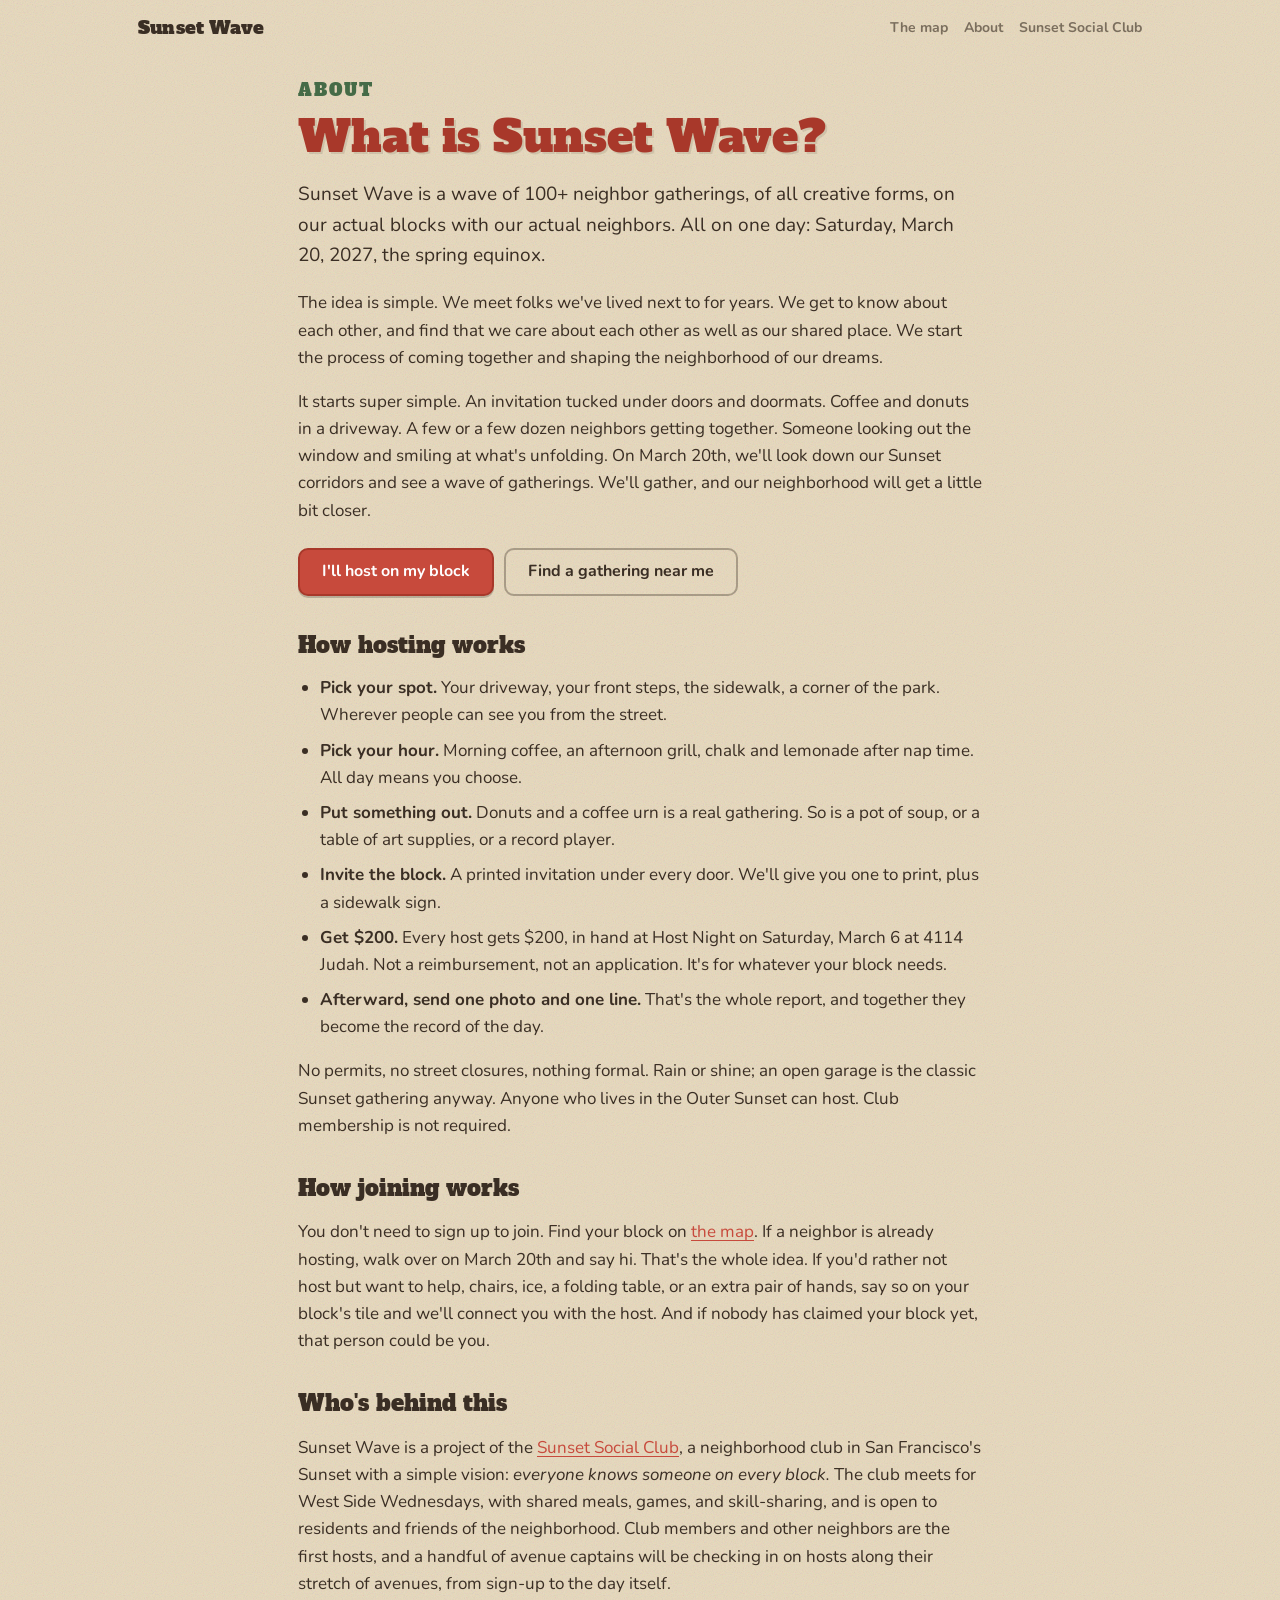
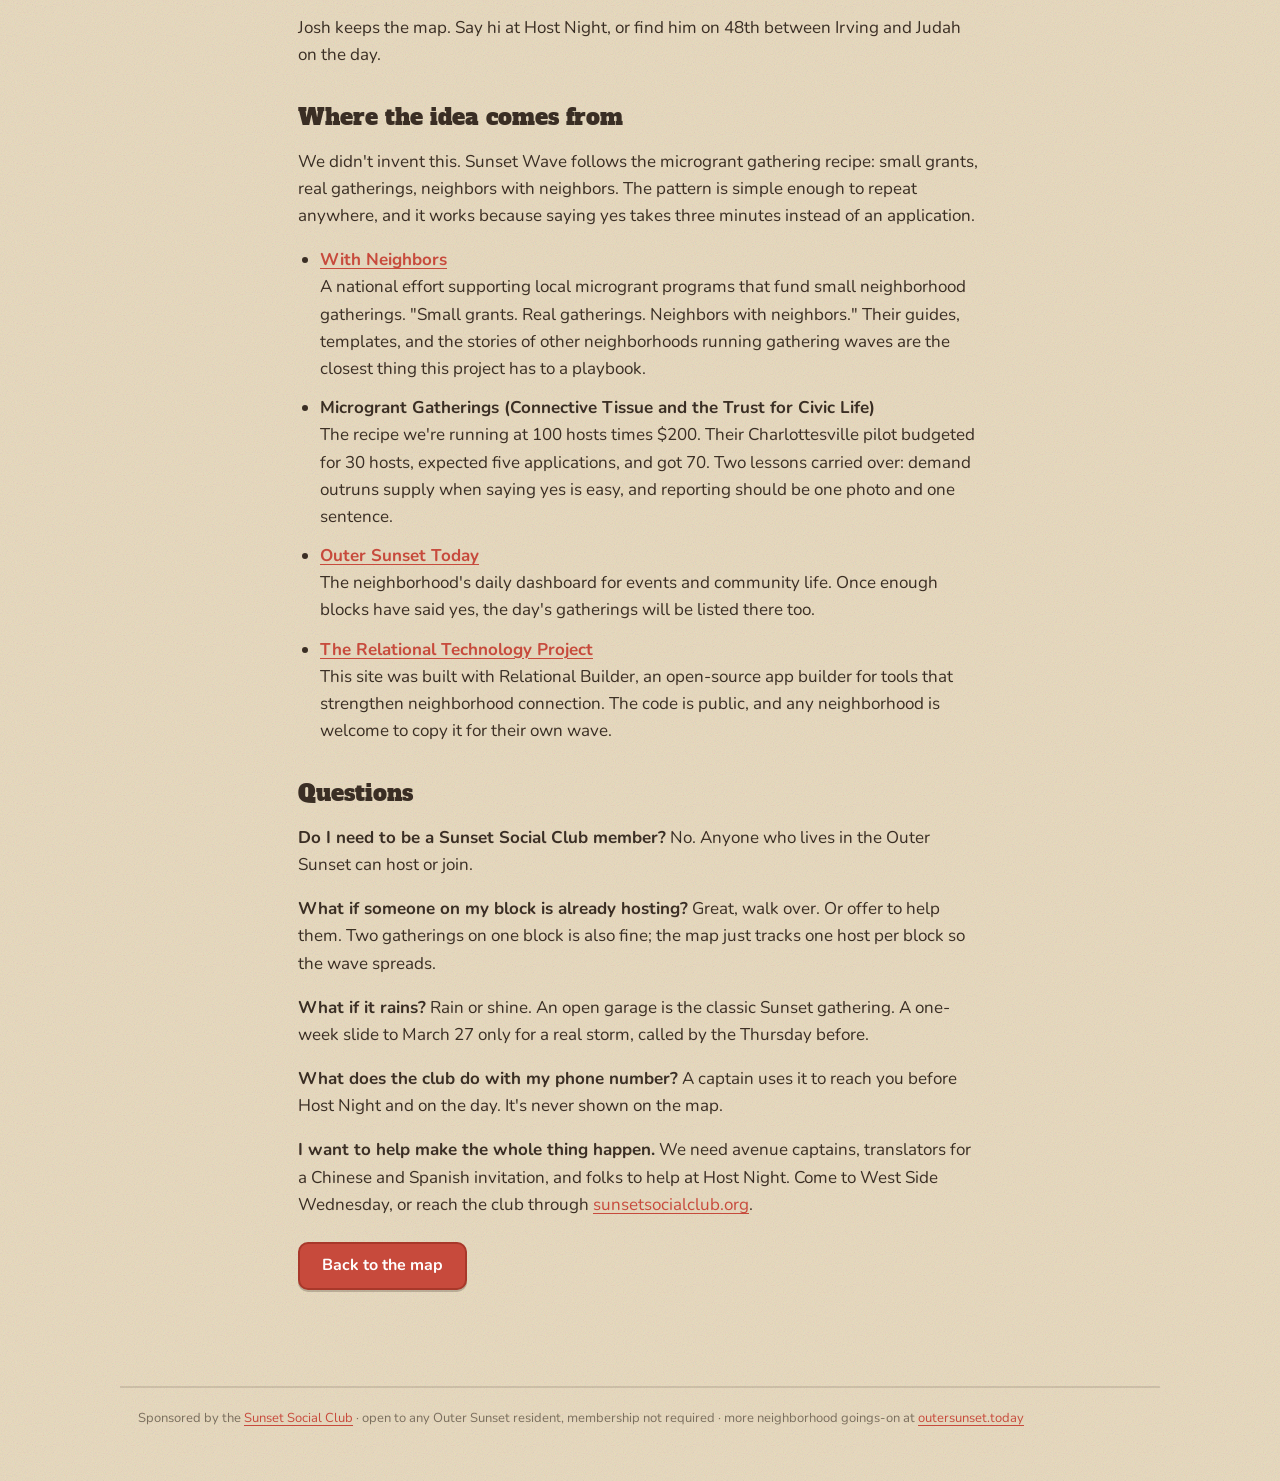
==== about.html @ a653aed8 "Add welcome landing, host/join invitations, and About page - Landing now opens with a neighborly wel" ====
<!DOCTYPE html>
<html lang="en">
<head>
<meta charset="utf-8">
<meta name="viewport" content="width=device-width, initial-scale=1">
<title>About Sunset Wave — 100 neighbor gatherings in the Outer Sunset</title>
<meta name="description" content="What Sunset Wave is, who the Sunset Social Club is, and where the idea of a wave of neighbor gatherings comes from.">
<link rel="preconnect" href="https://fonts.googleapis.com">
<link rel="preconnect" href="https://fonts.gstatic.com" crossorigin>
<link href="https://fonts.googleapis.com/css2?family=Alfa+Slab+One&family=Nunito:ital,wght@0,400;0,600;0,700;1,400&display=swap" rel="stylesheet">
<link rel="stylesheet" href="./styles.css">
</head>
<body>

<nav class="topnav" aria-label="Site">
  <a class="brand" href="./index.html">Sunset Wave</a>
  <div class="links">
    <a href="./index.html#map">The map</a>
    <a href="./about.html" aria-current="page">About</a>
    <a href="https://sunsetsocialclub.org">Sunset Social Club</a>
  </div>
</nav>

<main class="page">
  <p class="kicker">About</p>
  <h1>What is Sunset Wave?</h1>

  <p class="lede">Sunset Wave is a wave of 100+ neighbor gatherings, of all creative forms, on our actual blocks with our actual neighbors. All on one day: Saturday, March 20, 2027, the spring equinox.</p>

  <p>The idea is simple. We meet folks we've lived next to for years. We get to know about each other, and find that we care about each other as well as our shared place. We start the process of coming together and shaping the neighborhood of our dreams.</p>

  <p>It starts super simple. An invitation tucked under doors and doormats. Coffee and donuts in a driveway. A few or a few dozen neighbors getting together. Someone looking out the window and smiling at what's unfolding. On March 20th, we'll look down our Sunset corridors and see a wave of gatherings. We'll gather, and our neighborhood will get a little bit closer.</p>

  <div class="ctas">
    <a class="btn btn-coral" href="./index.html#map">I'll host on my block</a>
    <a class="btn btn-ghost" href="./index.html#map">Find a gathering near me</a>
  </div>

  <h2>How hosting works</h2>
  <ul>
    <li><strong>Pick your spot.</strong> Your driveway, your front steps, the sidewalk, a corner of the park. Wherever people can see you from the street.</li>
    <li><strong>Pick your hour.</strong> Morning coffee, an afternoon grill, chalk and lemonade after nap time. All day means you choose.</li>
    <li><strong>Put something out.</strong> Donuts and a coffee urn is a real gathering. So is a pot of soup, or a table of art supplies, or a record player.</li>
    <li><strong>Invite the block.</strong> A printed invitation under every door. We'll give you one to print, plus a sidewalk sign.</li>
    <li><strong>Get $200.</strong> Every host gets $200, in hand at Host Night on Saturday, March 6 at 4114 Judah. Not a reimbursement, not an application. It's for whatever your block needs.</li>
    <li><strong>Afterward, send one photo and one line.</strong> That's the whole report, and together they become the record of the day.</li>
  </ul>
  <p>No permits, no street closures, nothing formal. Rain or shine; an open garage is the classic Sunset gathering anyway. Anyone who lives in the Outer Sunset can host. Club membership is not required.</p>

  <h2>How joining works</h2>
  <p>You don't need to sign up to join. Find your block on <a href="./index.html#map">the map</a>. If a neighbor is already hosting, walk over on March 20th and say hi. That's the whole idea. If you'd rather not host but want to help, chairs, ice, a folding table, or an extra pair of hands, say so on your block's tile and we'll connect you with the host. And if nobody has claimed your block yet, that person could be you.</p>

  <h2>Who's behind this</h2>
  <p>Sunset Wave is a project of the <a href="https://sunsetsocialclub.org">Sunset Social Club</a>, a neighborhood club in San Francisco's Sunset with a simple vision: <em>everyone knows someone on every block.</em> The club meets for West Side Wednesdays, with shared meals, games, and skill-sharing, and is open to residents and friends of the neighborhood. Club members and other neighbors are the first hosts, and a handful of avenue captains will be checking in on hosts along their stretch of avenues, from sign-up to the day itself.</p>
  <p>Josh keeps the map. Say hi at Host Night, or find him on 48th between Irving and Judah on the day.</p>

  <h2>Where the idea comes from</h2>
  <p>We didn't invent this. Sunset Wave follows the microgrant gathering recipe: small grants, real gatherings, neighbors with neighbors. The pattern is simple enough to repeat anywhere, and it works because saying yes takes three minutes instead of an application.</p>
  <ul class="refs">
    <li>
      <strong><a href="https://withneighbors.org">With Neighbors</a></strong>
      A national effort supporting local microgrant programs that fund small neighborhood gatherings. "Small grants. Real gatherings. Neighbors with neighbors." Their guides, templates, and the stories of other neighborhoods running gathering waves are the closest thing this project has to a playbook.
    </li>
    <li>
      <strong>Microgrant Gatherings (Connective Tissue and the Trust for Civic Life)</strong>
      The recipe we're running at 100 hosts times $200. Their Charlottesville pilot budgeted for 30 hosts, expected five applications, and got 70. Two lessons carried over: demand outruns supply when saying yes is easy, and reporting should be one photo and one sentence.
    </li>
    <li>
      <strong><a href="https://outersunset.today">Outer Sunset Today</a></strong>
      The neighborhood's daily dashboard for events and community life. Once enough blocks have said yes, the day's gatherings will be listed there too.
    </li>
    <li>
      <strong><a href="https://updates.relationaltechproject.org">The Relational Technology Project</a></strong>
      This site was built with Relational Builder, an open-source app builder for tools that strengthen neighborhood connection. The code is public, and any neighborhood is welcome to copy it for their own wave.
    </li>
  </ul>

  <h2>Questions</h2>
  <p><strong>Do I need to be a Sunset Social Club member?</strong> No. Anyone who lives in the Outer Sunset can host or join.</p>
  <p><strong>What if someone on my block is already hosting?</strong> Great, walk over. Or offer to help them. Two gatherings on one block is also fine; the map just tracks one host per block so the wave spreads.</p>
  <p><strong>What if it rains?</strong> Rain or shine. An open garage is the classic Sunset gathering. A one-week slide to March 27 only for a real storm, called by the Thursday before.</p>
  <p><strong>What does the club do with my phone number?</strong> A captain uses it to reach you before Host Night and on the day. It's never shown on the map.</p>
  <p><strong>I want to help make the whole thing happen.</strong> We need avenue captains, translators for a Chinese and Spanish invitation, and folks to help at Host Night. Come to West Side Wednesday, or reach the club through <a href="https://sunsetsocialclub.org">sunsetsocialclub.org</a>.</p>

  <div class="ctas">
    <a class="btn btn-coral" href="./index.html#map">Back to the map</a>
  </div>
</main>

<footer class="foot">
  <p class="fine">Sponsored by the <a href="https://sunsetsocialclub.org">Sunset Social Club</a> · open to any Outer Sunset resident, membership not required · more neighborhood goings-on at <a href="https://outersunset.today">outersunset.today</a></p>
</footer>

</body>
</html>
---- styles.css ----
:root{
  --sand:#E8D9BC;
  --sand-deep:#DCC9A3;
  --sand-dark:#C4AE84;
  --ink:#3A2E24;
  --ink-soft:rgba(58,46,36,.62);
  --coral:#F26B5B;
  --coral-deep:#C74A3C;
  --coral-ink:#A8382A;
  --orange:#F0953A;
  --green:#5C8A5E;
  --green-deep:#456B47;
  --radius:10px;
  --tile:26px;
  --font-display:"Alfa Slab One",Georgia,serif;
  --font-body:"Nunito",system-ui,sans-serif;
}
*{box-sizing:border-box}
html,body{margin:0}
body{
  font-family:var(--font-body);
  color:var(--ink);
  background-color:var(--sand);
  background-image:url("data:image/svg+xml,%3Csvg xmlns='http://www.w3.org/2000/svg' width='160' height='160'%3E%3Cfilter id='n'%3E%3CfeTurbulence type='fractalNoise' baseFrequency='0.9' numOctaves='4'/%3E%3C/filter%3E%3Crect width='160' height='160' filter='url(%23n)' opacity='.22'/%3E%3C/svg%3E");
  font-size:16px;line-height:1.6;
  -webkit-text-size-adjust:100%;
}
a{color:var(--coral-deep);text-underline-offset:3px}

/* masthead */
.masthead{
  max-width:1040px;margin:0 auto;padding:22px 18px 10px;
  display:flex;flex-wrap:wrap;align-items:flex-end;gap:16px 26px;
}
.tally{display:flex;align-items:baseline;gap:10px}
.count{
  font-family:var(--font-display);color:var(--coral-ink);
  font-size:clamp(52px,11vw,76px);line-height:.85;
  text-shadow:2px 2px 0 rgba(58,46,36,.14);
}
.of{font-family:var(--font-display);font-size:15px;line-height:1.25;letter-spacing:.02em}
.of em{font-style:normal;color:var(--ink-soft);font-family:var(--font-body);font-weight:700;font-size:13px}
.when{display:flex;flex-direction:column;line-height:1.35;padding-bottom:4px}
.when strong{font-size:19px}
.when span{color:var(--ink-soft);font-size:14px}
.masthead .btn{margin-left:auto}

/* buttons */
.btn{
  font-family:var(--font-body);font-weight:700;font-size:16px;
  min-height:48px;padding:0 22px;border-radius:var(--radius);
  border:2px solid var(--coral-ink);background:var(--coral-deep);color:#fff;
  cursor:pointer;box-shadow:0 2px 0 rgba(58,46,36,.25);transition:transform .08s;
}
.btn:active{transform:translateY(2px);box-shadow:none}
.btn-ghost{background:transparent;color:var(--ink);border-color:rgba(58,46,36,.35);box-shadow:none}
.btn:disabled{opacity:.55;cursor:default}
.linkbtn{background:none;border:0;padding:0;font:inherit;color:var(--coral-deep);text-decoration:underline;cursor:pointer}

/* map */
.mapwrap{
  max-width:1040px;margin:6px auto 0;padding:14px 10px 16px;overflow-x:auto;
  background:rgba(255,255,255,.16);border-radius:16px;
  border:2px solid rgba(58,46,36,.13);
}
.grid{display:grid;gap:3px;width:max-content;margin:0 auto}
.avlabel,.rowlabel{font-size:10px;font-weight:700;color:var(--ink-soft);letter-spacing:.03em}
.avlabel{text-align:center;padding-bottom:2px}
.rowlabel{
  position:sticky;left:0;z-index:2;padding-right:8px;text-align:right;white-space:nowrap;
  display:flex;align-items:center;justify-content:flex-end;
  background:var(--sand);
}
.parkband,.oceanstrip{
  background:var(--green);color:#EDF3EC;font-family:var(--font-display);
  font-size:10px;letter-spacing:.16em;border-radius:6px;
}
.parkband{display:flex;align-items:center;justify-content:center;height:26px;margin-bottom:2px}
.oceanstrip{
  background:transparent;color:var(--ink-soft);writing-mode:vertical-rl;transform:rotate(180deg);
  display:flex;align-items:center;justify-content:center;letter-spacing:.22em;font-size:9px;
}
.tile{
  width:var(--tile);height:var(--tile);padding:0;cursor:pointer;
  background:var(--sand-deep);border:2px solid rgba(58,46,36,.22);
  border-radius:4px 6px 5px 6px;transform:rotate(var(--r,0deg));
  transition:background .15s,transform .1s;
}
.tile:hover{background:#D2BC90;transform:rotate(var(--r,0deg)) scale(1.14);z-index:3;position:relative}
.tile:focus-visible{outline:3px solid var(--orange);outline-offset:2px}
.tile.host{background:var(--coral);border-color:var(--coral-deep);box-shadow:0 1px 0 rgba(58,46,36,.25)}
.tile.host:hover{background:#F5806F}
.tile.open{background:transparent;border-color:var(--coral);border-width:3px}
.tile.ground{cursor:default;background:var(--green);border-color:var(--green-deep);opacity:.85}
.tile.ground:hover{transform:rotate(var(--r,0deg))}
.legend{
  max-width:1040px;margin:10px auto 0;padding:0 18px;font-size:13px;color:var(--ink-soft);
  display:flex;flex-wrap:wrap;gap:6px 18px;align-items:center;
}
.key{display:inline-block;width:14px;height:14px;border-radius:4px;vertical-align:-2px;margin-right:5px}
.key-host{background:var(--coral);border:2px solid var(--coral-deep)}
.key-open{background:transparent;border:3px solid var(--coral)}
.key-empty{background:var(--sand-deep);border:2px solid rgba(58,46,36,.22)}

/* roster */
.roster{max-width:1040px;margin:30px auto 0;padding:0 18px}
.roster h2{font-family:var(--font-display);font-size:20px;margin:0 0 4px;font-weight:400}
.roster .sub{margin:0 0 16px;color:var(--ink-soft);font-size:14px}
.cards{display:grid;gap:12px;grid-template-columns:1fr}
.hostcard{
  background:rgba(255,255,255,.42);border:2px solid rgba(58,46,36,.16);
  border-radius:14px;padding:14px 16px;
}
.hostcard h3{margin:0;font-size:17px;display:flex;align-items:center;gap:9px}
.dot{
  display:inline-flex;align-items:center;justify-content:center;
  width:30px;height:30px;border-radius:50%;background:var(--coral);color:#fff;
  font-family:var(--font-display);font-size:14px;flex:none;
}
.hostcard .where{font-weight:700;font-size:14px;margin:6px 0 0}
.hostcard .hour{color:var(--ink-soft);font-size:14px;margin:0}
.hostcard .note{margin:8px 0 0;font-style:italic}
.hostcard .helpers{margin:10px 0 0;font-size:14px;color:var(--green-deep);font-weight:700}
.hostcard .actions{margin-top:12px}
.hostcard .btn{min-height:44px;font-size:15px;padding:0 16px}
.tag{
  font-size:11px;font-weight:700;color:var(--ink-soft);border:1.5px solid rgba(58,46,36,.28);
  border-radius:999px;padding:1px 8px;letter-spacing:.02em;
}
.waiting{margin:18px 0 0;padding:14px 16px;border:2px dashed var(--coral);border-radius:14px}
.waiting h3{margin:0 0 4px;font-size:15px}
.waiting p{margin:0;font-size:14px}
.empty{text-align:center;padding:36px 10px;color:var(--ink-soft)}

/* footer */
.foot{max-width:1040px;margin:36px auto 0;padding:20px 18px 46px;border-top:2px solid rgba(58,46,36,.14)}
.steward{display:flex;align-items:flex-start;gap:10px;margin:0 0 10px;font-size:15px}
.steward .dot{margin-top:2px}
.fine{margin:0 0 6px;font-size:13px;color:var(--ink-soft)}
.muted{opacity:.8}

/* dialogs */
dialog.sheet{
  border:2px solid rgba(58,46,36,.3);border-radius:18px;padding:0;width:min(520px,100%);
  background:var(--sand);color:var(--ink);box-shadow:0 18px 50px rgba(58,46,36,.35);
}
dialog.sheet::backdrop{background:rgba(58,46,36,.45)}
dialog.sheet form,#block-body,#done-body{padding:22px}
dialog h2{font-family:var(--font-display);font-weight:400;font-size:22px;margin:0 0 12px;line-height:1.2}
label{display:block;font-weight:700;font-size:14px;margin:14px 0 5px}
input,select{
  width:100%;font-family:var(--font-body);font-size:16px;min-height:48px;
  padding:0 12px;border-radius:var(--radius);border:2px solid rgba(58,46,36,.3);
  background:rgba(255,255,255,.6);color:var(--ink);
}
select{appearance:none;background-image:linear-gradient(45deg,transparent 50%,var(--ink) 50%),linear-gradient(135deg,var(--ink) 50%,transparent 50%);background-position:calc(100% - 18px) 21px,calc(100% - 12px) 21px;background-size:6px 6px;background-repeat:no-repeat}
input:focus,select:focus{outline:3px solid var(--orange);outline-offset:1px}
.two{display:grid;grid-template-columns:1fr 1fr;gap:10px}
.hint{font-size:13px;color:var(--ink-soft);margin:6px 0 0}
.opt{font-weight:400;color:var(--ink-soft)}
.err{color:var(--coral-deep);font-weight:700;font-size:14px;margin:12px 0 0}
.actions{display:flex;gap:10px;justify-content:flex-end;margin-top:20px;flex-wrap:wrap}
.modes{display:flex;gap:8px;margin-bottom:4px}
.mode{
  flex:1;min-height:44px;font:inherit;font-weight:700;font-size:14px;cursor:pointer;
  border:2px solid rgba(58,46,36,.28);border-radius:var(--radius);background:transparent;color:var(--ink-soft);
}
.mode.on{background:var(--ink);color:var(--sand);border-color:var(--ink)}
.bignum{font-family:var(--font-display);color:var(--coral);font-size:44px;line-height:1;margin:0 0 6px}
.near{background:rgba(92,138,94,.14);border-left:4px solid var(--green);padding:10px 12px;border-radius:8px;margin:14px 0}
.sharebox{font-size:14px;background:rgba(255,255,255,.5);border-radius:10px;padding:10px 12px;margin:14px 0 0}

@media (min-width:760px){
  .cards{grid-template-columns:1fr 1fr}
  :root{--tile:27px}
}
@media (max-width:560px){
  .masthead{padding-bottom:14px}
  .masthead .btn{margin-left:0;width:100%}
  .two{grid-template-columns:1fr}
}
/* top nav */
.topnav{
  max-width:1040px;margin:0 auto;padding:14px 18px 0;
  display:flex;align-items:center;justify-content:space-between;gap:12px;flex-wrap:wrap;
}
.brand{font-family:var(--font-display);font-size:18px;color:var(--ink);text-decoration:none;letter-spacing:.01em}
.topnav .links{display:flex;gap:16px;font-size:14px;font-weight:700}
.topnav .links a{color:var(--ink-soft);text-decoration:none}
.topnav .links a:hover{color:var(--coral-deep);text-decoration:underline}

/* welcome */
.welcome{max-width:1040px;margin:0 auto;padding:34px 18px 8px}
.kicker{font-family:var(--font-display);font-size:12px;letter-spacing:.12em;text-transform:uppercase;color:var(--green-deep);margin:0 0 10px}
.welcome h1{
  font-family:var(--font-display);font-weight:400;color:var(--coral-ink);
  font-size:clamp(32px,6vw,54px);line-height:1.02;margin:0 0 16px;max-width:15em;
  text-shadow:2px 2px 0 rgba(58,46,36,.12);
}
.welcome .lede{font-size:18px;line-height:1.55;max-width:42em;margin:0 0 26px}
.invites{display:grid;gap:14px;grid-template-columns:1fr}
.invite{
  background:rgba(255,255,255,.42);border:2px solid rgba(58,46,36,.16);
  border-radius:16px;padding:20px 20px 22px;display:flex;flex-direction:column;
}
.invite-host{border-color:var(--coral);background:rgba(242,107,91,.12)}
.invite h2{font-family:var(--font-display);font-weight:400;font-size:22px;margin:0 0 8px;line-height:1.2}
.invite p{margin:0 0 16px;font-size:15px}
.invite .btn{margin-top:auto;align-self:flex-start;display:inline-flex;align-items:center;text-decoration:none}
.how{max-width:1040px;margin:26px auto 0;padding:0 18px}
.how ol{margin:0;padding:0;list-style:none;display:grid;gap:10px 22px;grid-template-columns:1fr;counter-reset:step}
.how li{position:relative;padding-left:40px;font-size:15px;counter-increment:step}
.how li::before{
  content:counter(step);position:absolute;left:0;top:2px;width:28px;height:28px;border-radius:50%;
  background:var(--ink);color:var(--sand);font-family:var(--font-display);font-size:13px;
  display:flex;align-items:center;justify-content:center;
}
.how .more{margin:18px 0 0;font-size:15px;font-weight:700}
.masthead{padding-top:34px;border-top:2px solid rgba(58,46,36,.14);margin-top:30px}

/* about page */
.page{max-width:720px;margin:0 auto;padding:34px 18px 60px}
.page h1{font-family:var(--font-display);font-weight:400;color:var(--coral-ink);font-size:clamp(30px,5vw,44px);line-height:1.05;margin:0 0 18px;text-shadow:2px 2px 0 rgba(58,46,36,.12)}
.page h2{font-family:var(--font-display);font-weight:400;font-size:22px;margin:36px 0 10px;line-height:1.2}
.page p,.page li{font-size:17px;line-height:1.6}
.page ul{padding-left:22px}
.page li{margin-bottom:8px}
.page .lede{font-size:19px}
.page blockquote{margin:18px 0;padding:14px 18px;border-left:4px solid var(--coral);background:rgba(255,255,255,.4);border-radius:0 12px 12px 0;font-style:italic}
.page .ctas{display:flex;gap:10px;flex-wrap:wrap;margin:24px 0 0}
.page .ctas .btn{display:inline-flex;align-items:center;text-decoration:none}
.refs li{margin-bottom:12px}
.refs li strong{display:block}

@media (min-width:760px){
  .invites{grid-template-columns:1fr 1fr}
  .how ol{grid-template-columns:1fr 1fr}
}
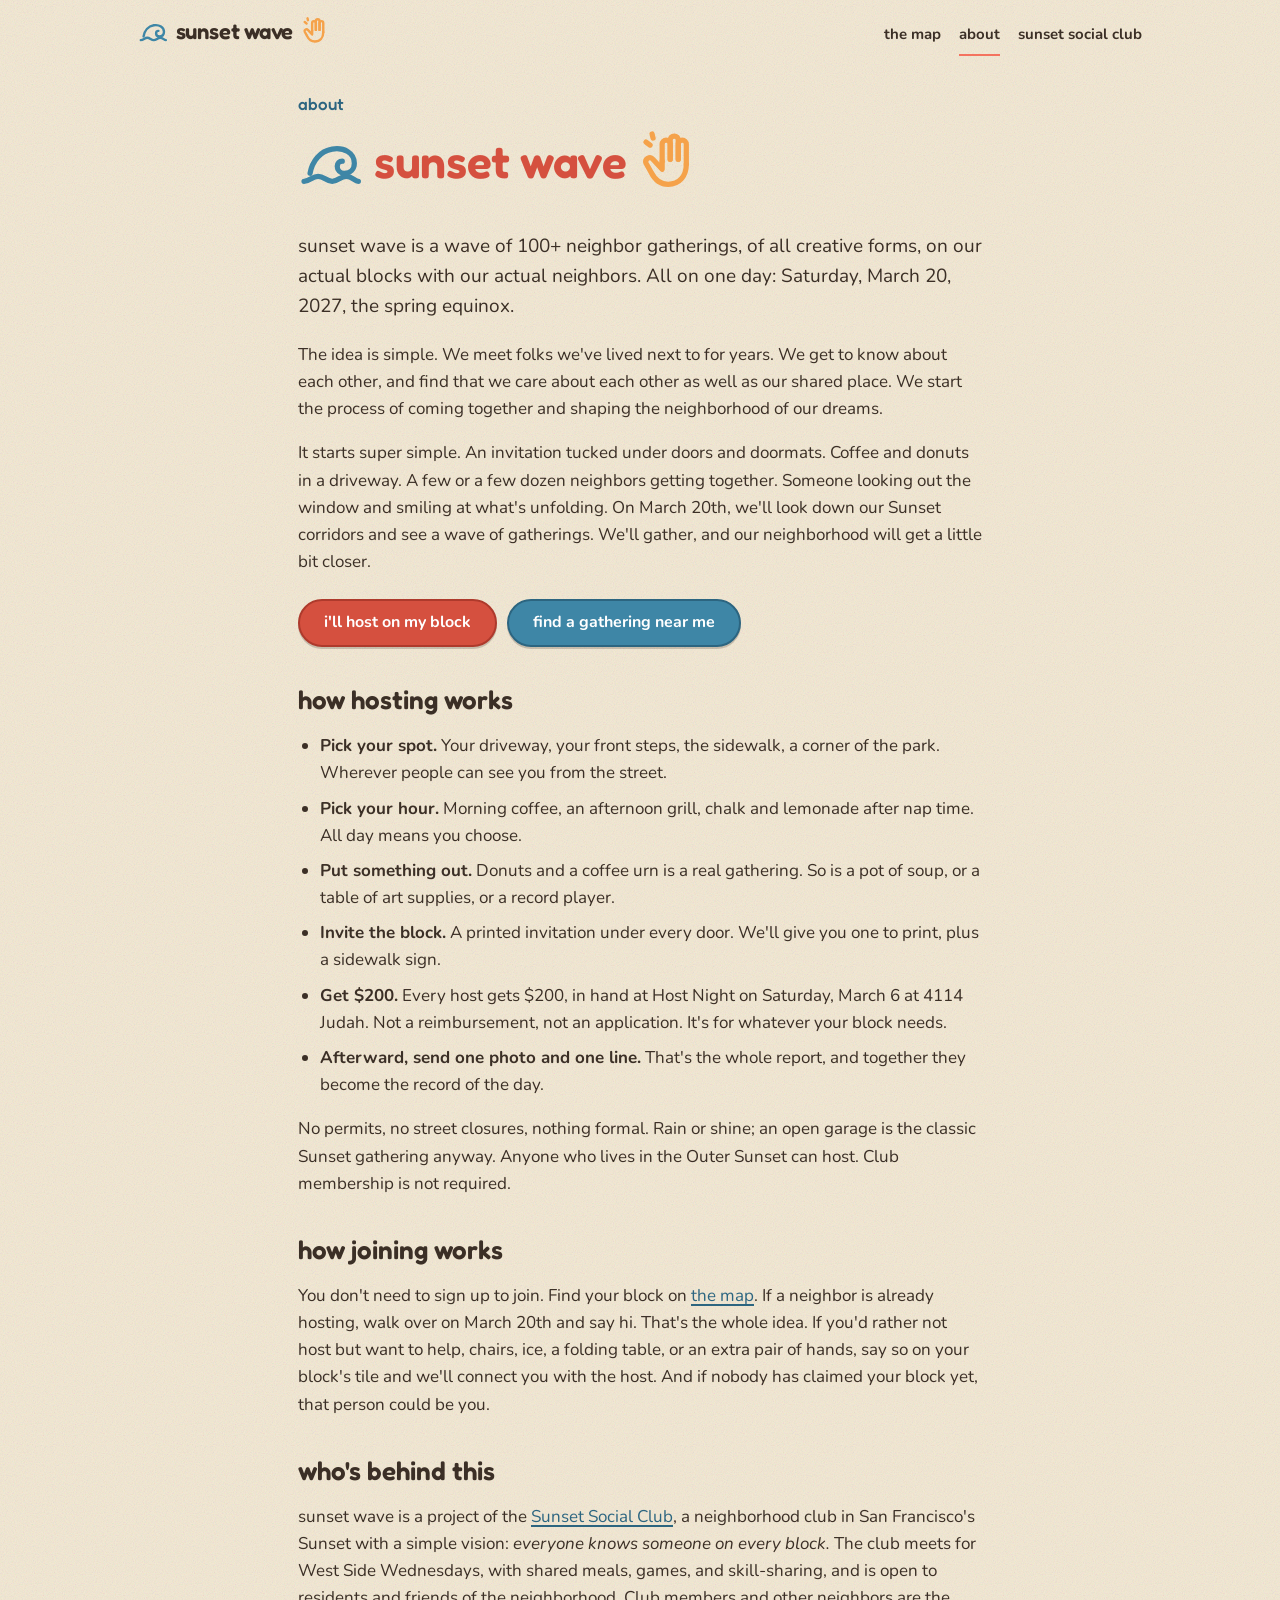
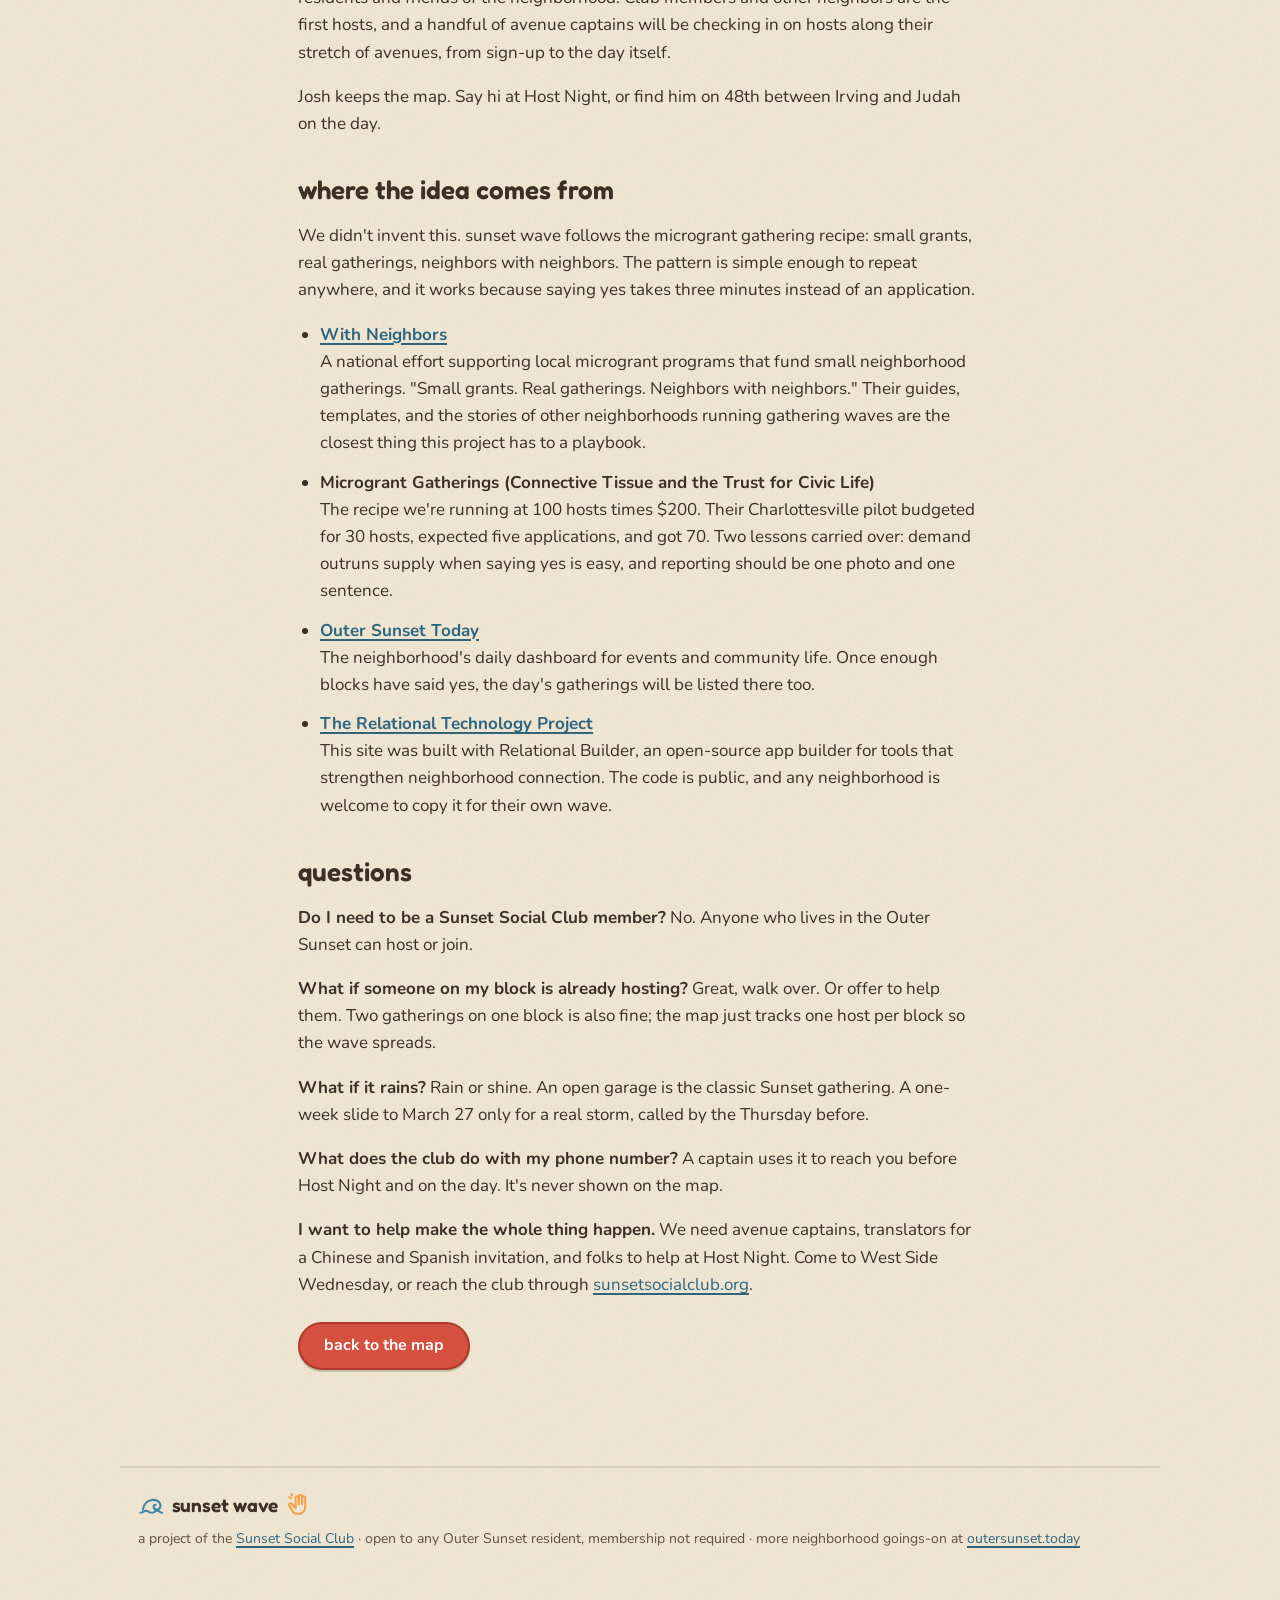
==== commit 73cfa7c8: "New visual identity: sunset wave wordmark, icons, palette, lowercase voice - Wordmark: lowercase 'su" ====
--- a/about.html
+++ b/about.html
@@ -3,40 +3,55 @@
 <head>
 <meta charset="utf-8">
 <meta name="viewport" content="width=device-width, initial-scale=1">
-<title>About Sunset Wave — 100 neighbor gatherings in the Outer Sunset</title>
-<meta name="description" content="What Sunset Wave is, who the Sunset Social Club is, and where the idea of a wave of neighbor gatherings comes from.">
+<title>about sunset wave — 100 neighbor gatherings in the Outer Sunset</title>
+<meta name="description" content="What sunset wave is, who the Sunset Social Club is, and where the idea of a wave of neighbor gatherings comes from.">
+<link rel="icon" href="data:image/svg+xml,%3Csvg xmlns='http://www.w3.org/2000/svg' viewBox='0 0 32 32'%3E%3Crect width='32' height='32' rx='8' fill='%23F4E9D3'/%3E%3Cg fill='none' stroke='%233E86A6' stroke-width='2.8' stroke-linecap='round' stroke-linejoin='round'%3E%3Cpath d='M6 22c1-6 5-11 11-12 6-1 11 2 11 7 0 3-2 5-5 5-2 0-3.5-1.5-3.5-3.5 0-1.5 1-2.5 2.5-2.5'/%3E%3Cpath d='M3 26c3 0 4-2.5 7-2.5s4 2.5 7 2.5 4-2.5 7-2.5 4 2.5 6 2.5'/%3E%3C/g%3E%3C/svg%3E">
 <link rel="preconnect" href="https://fonts.googleapis.com">
 <link rel="preconnect" href="https://fonts.gstatic.com" crossorigin>
-<link href="https://fonts.googleapis.com/css2?family=Alfa+Slab+One&family=Nunito:ital,wght@0,400;0,600;0,700;1,400&display=swap" rel="stylesheet">
+<link href="https://fonts.googleapis.com/css2?family=Fredoka:wght@400;500;600&family=Nunito:ital,wght@0,400;0,600;0,700;1,400&display=swap" rel="stylesheet">
 <link rel="stylesheet" href="./styles.css">
 </head>
 <body>
 
-<nav class="topnav" aria-label="Site">
-  <a class="brand" href="./index.html">Sunset Wave</a>
+<svg width="0" height="0" style="position:absolute" aria-hidden="true" focusable="false">
+  <symbol id="i-ocean" viewBox="0 0 32 32" fill="none" stroke="currentColor" stroke-width="2.6" stroke-linecap="round" stroke-linejoin="round">
+    <path d="M6 22c1-6 5-11 11-12 6-1 11 2 11 7 0 3-2 5-5 5-2 0-3.5-1.5-3.5-3.5 0-1.5 1-2.5 2.5-2.5"/>
+    <path d="M3 26c3 0 4-2.5 7-2.5s4 2.5 7 2.5 4-2.5 7-2.5 4 2.5 6 2.5"/>
+  </symbol>
+  <symbol id="i-hand" viewBox="0 0 32 32" fill="none" stroke="currentColor" stroke-width="2.6" stroke-linecap="round" stroke-linejoin="round">
+    <path d="M12 16V7.5a2 2 0 0 1 4 0V15"/>
+    <path d="M16 15V5.5a2 2 0 0 1 4 0V15"/>
+    <path d="M20 15V7.5a2 2 0 0 1 4 0v10"/>
+    <path d="M24 17.5c0 6-3.5 10-9 10-4 0-6.5-2-8.5-6L4 17a2 2 0 0 1 3.4-2L12 20v-4"/>
+    <path d="M6 8L4 6.5M7.5 4.5 7 2.5"/>
+  </symbol>
+</svg>
+
+<nav class="topnav" aria-label="site">
+  <a class="brand" href="./index.html"><span class="wordmark"><svg class="ico ico-ocean" aria-hidden="true"><use href="#i-ocean"/></svg>sunset wave<svg class="ico ico-hand" aria-hidden="true"><use href="#i-hand"/></svg></span></a>
   <div class="links">
-    <a href="./index.html#map">The map</a>
-    <a href="./about.html" aria-current="page">About</a>
-    <a href="https://sunsetsocialclub.org">Sunset Social Club</a>
+    <a href="./index.html#map">the map</a>
+    <a href="./about.html" aria-current="page">about</a>
+    <a href="https://sunsetsocialclub.org">sunset social club</a>
   </div>
 </nav>
 
 <main class="page">
-  <p class="kicker">About</p>
-  <h1>What is Sunset Wave?</h1>
+  <p class="kicker">about</p>
+  <h1 class="wordmark big"><svg class="ico ico-ocean" aria-hidden="true"><use href="#i-ocean"/></svg>sunset wave<svg class="ico ico-hand" aria-hidden="true"><use href="#i-hand"/></svg></h1>
 
-  <p class="lede">Sunset Wave is a wave of 100+ neighbor gatherings, of all creative forms, on our actual blocks with our actual neighbors. All on one day: Saturday, March 20, 2027, the spring equinox.</p>
+  <p class="lede">sunset wave is a wave of 100+ neighbor gatherings, of all creative forms, on our actual blocks with our actual neighbors. All on one day: Saturday, March 20, 2027, the spring equinox.</p>
 
   <p>The idea is simple. We meet folks we've lived next to for years. We get to know about each other, and find that we care about each other as well as our shared place. We start the process of coming together and shaping the neighborhood of our dreams.</p>
 
   <p>It starts super simple. An invitation tucked under doors and doormats. Coffee and donuts in a driveway. A few or a few dozen neighbors getting together. Someone looking out the window and smiling at what's unfolding. On March 20th, we'll look down our Sunset corridors and see a wave of gatherings. We'll gather, and our neighborhood will get a little bit closer.</p>
 
   <div class="ctas">
-    <a class="btn btn-coral" href="./index.html#map">I'll host on my block</a>
-    <a class="btn btn-ghost" href="./index.html#map">Find a gathering near me</a>
+    <a class="btn btn-coral" href="./index.html#map">i'll host on my block</a>
+    <a class="btn btn-ocean" href="./index.html#map">find a gathering near me</a>
   </div>
 
-  <h2>How hosting works</h2>
+  <h2>how hosting works</h2>
   <ul>
     <li><strong>Pick your spot.</strong> Your driveway, your front steps, the sidewalk, a corner of the park. Wherever people can see you from the street.</li>
     <li><strong>Pick your hour.</strong> Morning coffee, an afternoon grill, chalk and lemonade after nap time. All day means you choose.</li>
@@ -47,15 +62,15 @@
   </ul>
   <p>No permits, no street closures, nothing formal. Rain or shine; an open garage is the classic Sunset gathering anyway. Anyone who lives in the Outer Sunset can host. Club membership is not required.</p>
 
-  <h2>How joining works</h2>
+  <h2>how joining works</h2>
   <p>You don't need to sign up to join. Find your block on <a href="./index.html#map">the map</a>. If a neighbor is already hosting, walk over on March 20th and say hi. That's the whole idea. If you'd rather not host but want to help, chairs, ice, a folding table, or an extra pair of hands, say so on your block's tile and we'll connect you with the host. And if nobody has claimed your block yet, that person could be you.</p>
 
-  <h2>Who's behind this</h2>
-  <p>Sunset Wave is a project of the <a href="https://sunsetsocialclub.org">Sunset Social Club</a>, a neighborhood club in San Francisco's Sunset with a simple vision: <em>everyone knows someone on every block.</em> The club meets for West Side Wednesdays, with shared meals, games, and skill-sharing, and is open to residents and friends of the neighborhood. Club members and other neighbors are the first hosts, and a handful of avenue captains will be checking in on hosts along their stretch of avenues, from sign-up to the day itself.</p>
+  <h2>who's behind this</h2>
+  <p>sunset wave is a project of the <a href="https://sunsetsocialclub.org">Sunset Social Club</a>, a neighborhood club in San Francisco's Sunset with a simple vision: <em>everyone knows someone on every block.</em> The club meets for West Side Wednesdays, with shared meals, games, and skill-sharing, and is open to residents and friends of the neighborhood. Club members and other neighbors are the first hosts, and a handful of avenue captains will be checking in on hosts along their stretch of avenues, from sign-up to the day itself.</p>
   <p>Josh keeps the map. Say hi at Host Night, or find him on 48th between Irving and Judah on the day.</p>
 
-  <h2>Where the idea comes from</h2>
-  <p>We didn't invent this. Sunset Wave follows the microgrant gathering recipe: small grants, real gatherings, neighbors with neighbors. The pattern is simple enough to repeat anywhere, and it works because saying yes takes three minutes instead of an application.</p>
+  <h2>where the idea comes from</h2>
+  <p>We didn't invent this. sunset wave follows the microgrant gathering recipe: small grants, real gatherings, neighbors with neighbors. The pattern is simple enough to repeat anywhere, and it works because saying yes takes three minutes instead of an application.</p>
   <ul class="refs">
     <li>
       <strong><a href="https://withneighbors.org">With Neighbors</a></strong>
@@ -75,7 +90,7 @@
     </li>
   </ul>
 
-  <h2>Questions</h2>
+  <h2>questions</h2>
   <p><strong>Do I need to be a Sunset Social Club member?</strong> No. Anyone who lives in the Outer Sunset can host or join.</p>
   <p><strong>What if someone on my block is already hosting?</strong> Great, walk over. Or offer to help them. Two gatherings on one block is also fine; the map just tracks one host per block so the wave spreads.</p>
   <p><strong>What if it rains?</strong> Rain or shine. An open garage is the classic Sunset gathering. A one-week slide to March 27 only for a real storm, called by the Thursday before.</p>
@@ -83,12 +98,13 @@
   <p><strong>I want to help make the whole thing happen.</strong> We need avenue captains, translators for a Chinese and Spanish invitation, and folks to help at Host Night. Come to West Side Wednesday, or reach the club through <a href="https://sunsetsocialclub.org">sunsetsocialclub.org</a>.</p>
 
   <div class="ctas">
-    <a class="btn btn-coral" href="./index.html#map">Back to the map</a>
+    <a class="btn btn-coral" href="./index.html#map">back to the map</a>
   </div>
 </main>
 
 <footer class="foot">
-  <p class="fine">Sponsored by the <a href="https://sunsetsocialclub.org">Sunset Social Club</a> · open to any Outer Sunset resident, membership not required · more neighborhood goings-on at <a href="https://outersunset.today">outersunset.today</a></p>
+  <span class="wordmark"><svg class="ico ico-ocean" aria-hidden="true"><use href="#i-ocean"/></svg>sunset wave<svg class="ico ico-hand" aria-hidden="true"><use href="#i-hand"/></svg></span>
+  <p class="fine">a project of the <a href="https://sunsetsocialclub.org">Sunset Social Club</a> · open to any Outer Sunset resident, membership not required · more neighborhood goings-on at <a href="https://outersunset.today">outersunset.today</a></p>
 </footer>
 
 </body>
--- a/styles.css
+++ b/styles.css
@@ -1,18 +1,23 @@
 :root{
-  --sand:#E8D9BC;
-  --sand-deep:#DCC9A3;
-  --sand-dark:#C4AE84;
-  --ink:#3A2E24;
-  --ink-soft:rgba(58,46,36,.62);
-  --coral:#F26B5B;
-  --coral-deep:#C74A3C;
-  --coral-ink:#A8382A;
-  --orange:#F0953A;
-  --green:#5C8A5E;
-  --green-deep:#456B47;
-  --radius:10px;
+  /* sunset wave palette: warm sand, sunset coral, ocean blue, dune green */
+  --sand:#F4E9D3;
+  --sand-deep:#E6D6B6;
+  --sand-dark:#CDB78F;
+  --ink:#3B2F26;
+  --ink-soft:#5E4E41;   /* 5.4:1 on sand */
+  --coral:#F4735F;
+  --coral-deep:#D5503F;
+  --coral-ink:#AE3A2C;
+  --orange:#F5A24A;
+  --ocean:#3E86A6;
+  --ocean-deep:#2C6580; /* 5.1:1 on sand */
+  --ocean-soft:#CFE3EA;
+  --green:#6A9A6B;
+  --green-deep:#3E6440;
+  --radius:16px;
+  --pill:999px;
   --tile:26px;
-  --font-display:"Alfa Slab One",Georgia,serif;
+  --font-display:"Fredoka",var(--font-body);
   --font-body:"Nunito",system-ui,sans-serif;
 }
 *{box-sizing:border-box}
@@ -22,10 +27,11 @@
   color:var(--ink);
   background-color:var(--sand);
   background-image:url("data:image/svg+xml,%3Csvg xmlns='http://www.w3.org/2000/svg' width='160' height='160'%3E%3Cfilter id='n'%3E%3CfeTurbulence type='fractalNoise' baseFrequency='0.9' numOctaves='4'/%3E%3C/filter%3E%3Crect width='160' height='160' filter='url(%23n)' opacity='.22'/%3E%3C/svg%3E");
-  font-size:16px;line-height:1.6;
+  font-size:17px;line-height:1.6;
   -webkit-text-size-adjust:100%;
 }
-a{color:var(--coral-deep);text-underline-offset:3px}
+a{color:var(--ocean-deep);text-underline-offset:3px;text-decoration-thickness:1.5px}
+a:hover{color:var(--coral-ink)}
 
 /* masthead */
 .masthead{
@@ -34,37 +40,40 @@
 }
 .tally{display:flex;align-items:baseline;gap:10px}
 .count{
-  font-family:var(--font-display);color:var(--coral-ink);
+  font-family:var(--font-display);font-weight:600;color:var(--coral-deep);
   font-size:clamp(52px,11vw,76px);line-height:.85;
-  text-shadow:2px 2px 0 rgba(58,46,36,.14);
-}
-.of{font-family:var(--font-display);font-size:15px;line-height:1.25;letter-spacing:.02em}
-.of em{font-style:normal;color:var(--ink-soft);font-family:var(--font-body);font-weight:700;font-size:13px}
+}
+.of{font-family:var(--font-display);font-weight:500;font-size:17px;line-height:1.2}
+.of em{font-style:normal;color:var(--ink-soft);font-family:var(--font-body);font-weight:700;font-size:14px}
 .when{display:flex;flex-direction:column;line-height:1.35;padding-bottom:4px}
 .when strong{font-size:19px}
-.when span{color:var(--ink-soft);font-size:14px}
+.when span{color:var(--ink-soft);font-size:15px}
 .masthead .btn{margin-left:auto}
 
 /* buttons */
 .btn{
   font-family:var(--font-body);font-weight:700;font-size:16px;
-  min-height:48px;padding:0 22px;border-radius:var(--radius);
+  min-height:48px;padding:0 24px;border-radius:var(--pill);
   border:2px solid var(--coral-ink);background:var(--coral-deep);color:#fff;
-  cursor:pointer;box-shadow:0 2px 0 rgba(58,46,36,.25);transition:transform .08s;
-}
+  cursor:pointer;box-shadow:0 2px 0 rgba(59,47,38,.22);transition:transform .08s,background .12s;
+}
+.btn:hover{background:var(--coral-ink)}
 .btn:active{transform:translateY(2px);box-shadow:none}
-.btn-ghost{background:transparent;color:var(--ink);border-color:rgba(58,46,36,.35);box-shadow:none}
+.btn-ghost{background:rgba(255,255,255,.5);color:var(--ink);border-color:rgba(59,47,38,.4);box-shadow:none}
+.btn-ghost:hover{background:#fff}
+.btn-ocean{background:var(--ocean);border-color:var(--ocean-deep)}
+.btn-ocean:hover{background:var(--ocean-deep)}
 .btn:disabled{opacity:.55;cursor:default}
-.linkbtn{background:none;border:0;padding:0;font:inherit;color:var(--coral-deep);text-decoration:underline;cursor:pointer}
+.linkbtn{background:none;border:0;padding:0;font:inherit;color:var(--ocean-deep);text-decoration:underline;cursor:pointer}
 
 /* map */
 .mapwrap{
-  max-width:1040px;margin:6px auto 0;padding:14px 10px 16px;overflow-x:auto;
+  max-width:1040px;margin:6px auto 0;padding:14px 8px 16px;overflow-x:auto;
   background:rgba(255,255,255,.16);border-radius:16px;
-  border:2px solid rgba(58,46,36,.13);
+  border:2px solid rgba(59,47,38,.13);
 }
 .grid{display:grid;gap:3px;width:max-content;margin:0 auto}
-.avlabel,.rowlabel{font-size:10px;font-weight:700;color:var(--ink-soft);letter-spacing:.03em}
+.avlabel,.rowlabel{font-size:11px;font-weight:700;color:var(--ink);letter-spacing:.02em}
 .avlabel{text-align:center;padding-bottom:2px}
 .rowlabel{
   position:sticky;left:0;z-index:2;padding-right:8px;text-align:right;white-space:nowrap;
@@ -72,161 +81,202 @@
   background:var(--sand);
 }
 .parkband,.oceanstrip{
-  background:var(--green);color:#EDF3EC;font-family:var(--font-display);
-  font-size:10px;letter-spacing:.16em;border-radius:6px;
+  background:var(--green);color:#EDF3EC;font-family:var(--font-display);font-weight:600;
+  font-size:12px;letter-spacing:.12em;border-radius:8px;
 }
 .parkband{display:flex;align-items:center;justify-content:center;height:26px;margin-bottom:2px}
 .oceanstrip{
   background:transparent;color:var(--ink-soft);writing-mode:vertical-rl;transform:rotate(180deg);
-  display:flex;align-items:center;justify-content:center;letter-spacing:.22em;font-size:9px;
+  display:flex;align-items:center;justify-content:center;letter-spacing:.18em;font-size:11px;color:var(--ocean-deep);
 }
 .tile{
   width:var(--tile);height:var(--tile);padding:0;cursor:pointer;
-  background:var(--sand-deep);border:2px solid rgba(58,46,36,.22);
-  border-radius:4px 6px 5px 6px;transform:rotate(var(--r,0deg));
+  background:var(--sand-deep);border:2px solid rgba(59,47,38,.22);
+  border-radius:7px;transform:rotate(var(--r,0deg));
   transition:background .15s,transform .1s;
 }
 .tile:hover{background:#D2BC90;transform:rotate(var(--r,0deg)) scale(1.14);z-index:3;position:relative}
 .tile:focus-visible{outline:3px solid var(--orange);outline-offset:2px}
-.tile.host{background:var(--coral);border-color:var(--coral-deep);box-shadow:0 1px 0 rgba(58,46,36,.25)}
+.tile.host{background:var(--coral);border-color:var(--coral-deep);box-shadow:0 1px 0 rgba(59,47,38,.25)}
 .tile.host:hover{background:#F5806F}
 .tile.open{background:transparent;border-color:var(--coral);border-width:3px}
 .tile.ground{cursor:default;background:var(--green);border-color:var(--green-deep);opacity:.85}
 .tile.ground:hover{transform:rotate(var(--r,0deg))}
 .legend{
-  max-width:1040px;margin:10px auto 0;padding:0 18px;font-size:13px;color:var(--ink-soft);
+  max-width:1040px;margin:12px auto 0;padding:0 18px;font-size:14px;color:var(--ink);
   display:flex;flex-wrap:wrap;gap:6px 18px;align-items:center;
 }
 .key{display:inline-block;width:14px;height:14px;border-radius:4px;vertical-align:-2px;margin-right:5px}
 .key-host{background:var(--coral);border:2px solid var(--coral-deep)}
 .key-open{background:transparent;border:3px solid var(--coral)}
-.key-empty{background:var(--sand-deep);border:2px solid rgba(58,46,36,.22)}
+.key-empty{background:var(--sand-deep);border:2px solid rgba(59,47,38,.22)}
+.key-ground{background:var(--green);border:2px solid var(--green-deep)}
 
 /* roster */
 .roster{max-width:1040px;margin:30px auto 0;padding:0 18px}
-.roster h2{font-family:var(--font-display);font-size:20px;margin:0 0 4px;font-weight:400}
-.roster .sub{margin:0 0 16px;color:var(--ink-soft);font-size:14px}
+.roster h2{font-family:var(--font-display);font-weight:600;font-size:24px;margin:0 0 4px}
+.roster .sub{margin:0 0 16px;color:var(--ink-soft);font-size:15px}
 .cards{display:grid;gap:12px;grid-template-columns:1fr}
 .hostcard{
-  background:rgba(255,255,255,.42);border:2px solid rgba(58,46,36,.16);
-  border-radius:14px;padding:14px 16px;
+  background:rgba(255,255,255,.5);border:2px solid rgba(59,47,38,.12);
+  border-radius:var(--radius);padding:16px 18px;
 }
 .hostcard h3{margin:0;font-size:17px;display:flex;align-items:center;gap:9px}
 .dot{
   display:inline-flex;align-items:center;justify-content:center;
-  width:30px;height:30px;border-radius:50%;background:var(--coral);color:#fff;
-  font-family:var(--font-display);font-size:14px;flex:none;
-}
-.hostcard .where{font-weight:700;font-size:14px;margin:6px 0 0}
-.hostcard .hour{color:var(--ink-soft);font-size:14px;margin:0}
+  width:32px;height:32px;border-radius:50%;background:var(--coral-deep);color:#fff;
+  font-family:var(--font-display);font-weight:600;font-size:16px;flex:none;
+}
+.hostcard .where{font-weight:700;font-size:15px;margin:6px 0 0}
+.hostcard .hour{color:var(--ink-soft);font-size:15px;margin:0}
 .hostcard .note{margin:8px 0 0;font-style:italic}
-.hostcard .helpers{margin:10px 0 0;font-size:14px;color:var(--green-deep);font-weight:700}
+.hostcard .helpers{margin:10px 0 0;font-size:15px;color:var(--green-deep);font-weight:700}
 .hostcard .actions{margin-top:12px}
 .hostcard .btn{min-height:44px;font-size:15px;padding:0 16px}
 .tag{
-  font-size:11px;font-weight:700;color:var(--ink-soft);border:1.5px solid rgba(58,46,36,.28);
+  font-size:12px;font-weight:700;color:var(--ink-soft);border:1.5px solid rgba(59,47,38,.4);
   border-radius:999px;padding:1px 8px;letter-spacing:.02em;
 }
-.waiting{margin:18px 0 0;padding:14px 16px;border:2px dashed var(--coral);border-radius:14px}
+.waiting{margin:18px 0 0;padding:16px 18px;border:2px dashed var(--coral);border-radius:var(--radius)}
 .waiting h3{margin:0 0 4px;font-size:15px}
-.waiting p{margin:0;font-size:14px}
+.waiting p{margin:0;font-size:15px}
 .empty{text-align:center;padding:36px 10px;color:var(--ink-soft)}
 
 /* footer */
-.foot{max-width:1040px;margin:36px auto 0;padding:20px 18px 46px;border-top:2px solid rgba(58,46,36,.14)}
+.foot{max-width:1040px;margin:36px auto 0;padding:24px 18px 46px;border-top:2px solid rgba(59,47,38,.12)}
+.foot .wordmark{font-size:19px;margin-bottom:10px}
 .steward{display:flex;align-items:flex-start;gap:10px;margin:0 0 10px;font-size:15px}
 .steward .dot{margin-top:2px}
-.fine{margin:0 0 6px;font-size:13px;color:var(--ink-soft)}
-.muted{opacity:.8}
+.fine{margin:0 0 8px;font-size:14px;color:var(--ink-soft)}
+.muted{opacity:1}
 
 /* dialogs */
 dialog.sheet{
-  border:2px solid rgba(58,46,36,.3);border-radius:18px;padding:0;width:min(520px,100%);
-  background:var(--sand);color:var(--ink);box-shadow:0 18px 50px rgba(58,46,36,.35);
-}
-dialog.sheet::backdrop{background:rgba(58,46,36,.45)}
+  border:2px solid rgba(59,47,38,.2);border-radius:22px;padding:0;width:min(520px,100%);
+  background:var(--sand);color:var(--ink);box-shadow:0 18px 50px rgba(59,47,38,.3);
+}
+dialog.sheet::backdrop{background:rgba(59,47,38,.45)}
 dialog.sheet form,#block-body,#done-body{padding:22px}
-dialog h2{font-family:var(--font-display);font-weight:400;font-size:22px;margin:0 0 12px;line-height:1.2}
-label{display:block;font-weight:700;font-size:14px;margin:14px 0 5px}
+dialog h2{font-family:var(--font-display);font-weight:600;font-size:26px;margin:0 0 12px;line-height:1.15}
+label{display:block;font-weight:700;font-size:15px;margin:14px 0 5px}
 input,select{
   width:100%;font-family:var(--font-body);font-size:16px;min-height:48px;
-  padding:0 12px;border-radius:var(--radius);border:2px solid rgba(58,46,36,.3);
-  background:rgba(255,255,255,.6);color:var(--ink);
+  padding:0 14px;border-radius:12px;border:2px solid rgba(59,47,38,.35);
+  background:rgba(255,255,255,.75);color:var(--ink);
 }
 select{appearance:none;background-image:linear-gradient(45deg,transparent 50%,var(--ink) 50%),linear-gradient(135deg,var(--ink) 50%,transparent 50%);background-position:calc(100% - 18px) 21px,calc(100% - 12px) 21px;background-size:6px 6px;background-repeat:no-repeat}
 input:focus,select:focus{outline:3px solid var(--orange);outline-offset:1px}
 .two{display:grid;grid-template-columns:1fr 1fr;gap:10px}
-.hint{font-size:13px;color:var(--ink-soft);margin:6px 0 0}
+.hint{font-size:14px;color:var(--ink-soft);margin:6px 0 0}
 .opt{font-weight:400;color:var(--ink-soft)}
-.err{color:var(--coral-deep);font-weight:700;font-size:14px;margin:12px 0 0}
+.err{color:var(--coral-ink);font-weight:700;font-size:15px;margin:12px 0 0}
 .actions{display:flex;gap:10px;justify-content:flex-end;margin-top:20px;flex-wrap:wrap}
 .modes{display:flex;gap:8px;margin-bottom:4px}
 .mode{
   flex:1;min-height:44px;font:inherit;font-weight:700;font-size:14px;cursor:pointer;
-  border:2px solid rgba(58,46,36,.28);border-radius:var(--radius);background:transparent;color:var(--ink-soft);
-}
-.mode.on{background:var(--ink);color:var(--sand);border-color:var(--ink)}
-.bignum{font-family:var(--font-display);color:var(--coral);font-size:44px;line-height:1;margin:0 0 6px}
-.near{background:rgba(92,138,94,.14);border-left:4px solid var(--green);padding:10px 12px;border-radius:8px;margin:14px 0}
+  border:2px solid rgba(59,47,38,.28);border-radius:var(--pill);background:transparent;color:var(--ink-soft);
+}
+.mode.on{background:var(--ocean-deep);color:#fff;border-color:var(--ocean-deep)}
+.bignum{font-family:var(--font-display);font-weight:600;color:var(--coral-deep);font-size:48px;line-height:1;margin:0 0 6px}
+.near{background:var(--ocean-soft);border-left:4px solid var(--ocean);padding:10px 12px;border-radius:8px;margin:14px 0}
 .sharebox{font-size:14px;background:rgba(255,255,255,.5);border-radius:10px;padding:10px 12px;margin:14px 0 0}
 
 @media (min-width:760px){
   .cards{grid-template-columns:1fr 1fr}
-  :root{--tile:27px}
-}
+  :root{--tile:25px}
+}
+.scrollhint{display:none;margin:0 0 8px;font-size:14px;color:var(--ink-soft);text-align:center}
+.stickybar{
+  display:none;position:fixed;left:0;right:0;bottom:0;z-index:20;gap:10px;
+  padding:10px 14px calc(10px + env(safe-area-inset-bottom));
+  background:var(--sand);border-top:2px solid rgba(59,47,38,.15);
+  box-shadow:0 -6px 20px rgba(59,47,38,.15);
+}
+.stickybar .btn{flex:1;justify-content:center;text-decoration:none;display:inline-flex;align-items:center;min-height:50px}
+
 @media (max-width:560px){
-  .masthead{padding-bottom:14px}
+  :root{--tile:32px}
+  .grid{gap:4px}
+  .topnav{padding-top:10px}
+  .topnav .links{gap:14px;width:100%}
+  .welcome{padding-top:22px}
+  .welcome .lede{font-size:17px}
+  .invite .btn{align-self:stretch;justify-content:center}
+  .masthead{padding-bottom:14px;padding-top:26px}
   .masthead .btn{margin-left:0;width:100%}
+  .mapwrap{border-radius:0;border-left:0;border-right:0;padding:12px 8px 14px}
+  .scrollhint{display:block}
   .two{grid-template-columns:1fr}
+  .cards{gap:10px}
+  .hostcard .btn,.waiting .btn{width:100%}
+  .actions{flex-direction:column-reverse}
+  .actions .btn{width:100%}
+  dialog.sheet{
+    width:100%;max-width:none;margin:auto 0 0;border-radius:18px 18px 0 0;
+    border-left:0;border-right:0;border-bottom:0;max-height:92vh;overflow:auto;
+  }
+  body{padding-bottom:76px}
+  .stickybar{display:flex}
 }
 /* top nav */
 .topnav{
   max-width:1040px;margin:0 auto;padding:14px 18px 0;
   display:flex;align-items:center;justify-content:space-between;gap:12px;flex-wrap:wrap;
 }
-.brand{font-family:var(--font-display);font-size:18px;color:var(--ink);text-decoration:none;letter-spacing:.01em}
-.topnav .links{display:flex;gap:16px;font-size:14px;font-weight:700}
-.topnav .links a{color:var(--ink-soft);text-decoration:none}
+.brand{text-decoration:none;color:var(--ink)}
+.wordmark{display:inline-flex;align-items:center;gap:8px;font-family:var(--font-display);font-weight:600;font-size:22px;line-height:1;letter-spacing:-.01em}
+.wordmark .ico{width:1.35em;height:1.35em;flex:none}
+.wordmark .ico-ocean{color:var(--ocean)}
+.wordmark .ico-hand{color:var(--orange)}
+.wordmark.big{font-size:clamp(30px,6vw,46px);gap:12px}
+.wordmark.big .ico{width:1.4em;height:1.4em}
+.topnav .links{display:flex;gap:18px;font-size:15px;font-weight:700}
+.topnav .links a{color:var(--ink);text-decoration:none;padding:8px 0;display:inline-block;border-bottom:2px solid transparent}
+.topnav .links a:hover,.topnav .links a[aria-current]{border-bottom-color:var(--coral);color:var(--ink)}
 .topnav .links a:hover{color:var(--coral-deep);text-decoration:underline}
 
 /* welcome */
 .welcome{max-width:1040px;margin:0 auto;padding:34px 18px 8px}
-.kicker{font-family:var(--font-display);font-size:12px;letter-spacing:.12em;text-transform:uppercase;color:var(--green-deep);margin:0 0 10px}
+.kicker{font-family:var(--font-display);font-weight:500;font-size:17px;color:var(--ocean-deep);margin:0 0 12px}
 .welcome h1{
-  font-family:var(--font-display);font-weight:400;color:var(--coral-ink);
-  font-size:clamp(32px,6vw,54px);line-height:1.02;margin:0 0 16px;max-width:15em;
-  text-shadow:2px 2px 0 rgba(58,46,36,.12);
-}
+  font-family:var(--font-display);font-weight:600;color:var(--coral-deep);
+  font-size:clamp(34px,6.4vw,58px);line-height:1.02;margin:0 0 16px;max-width:15em;letter-spacing:-.01em;
+}
+.welcome h1 .hi{display:block;color:var(--ink);font-weight:500;font-size:.55em;margin-bottom:6px}
 .welcome .lede{font-size:18px;line-height:1.55;max-width:42em;margin:0 0 26px}
 .invites{display:grid;gap:14px;grid-template-columns:1fr}
 .invite{
-  background:rgba(255,255,255,.42);border:2px solid rgba(58,46,36,.16);
-  border-radius:16px;padding:20px 20px 22px;display:flex;flex-direction:column;
-}
-.invite-host{border-color:var(--coral);background:rgba(242,107,91,.12)}
-.invite h2{font-family:var(--font-display);font-weight:400;font-size:22px;margin:0 0 8px;line-height:1.2}
-.invite p{margin:0 0 16px;font-size:15px}
+  background:rgba(255,255,255,.5);border:2px solid rgba(59,47,38,.12);
+  border-radius:20px;padding:22px 22px 24px;display:flex;flex-direction:column;
+}
+.invite-host{border-color:var(--coral);background:rgba(244,115,95,.13)}
+.invite-join{border-color:var(--ocean);background:rgba(62,134,166,.10)}
+.invite h2{font-family:var(--font-display);font-weight:600;font-size:26px;margin:0 0 8px;line-height:1.15;display:flex;align-items:center;gap:10px}
+.invite h2 .ico{width:30px;height:30px;flex:none}
+.invite-host h2 .ico{color:var(--orange)}
+.invite-join h2 .ico{color:var(--ocean)}
+.invite p{margin:0 0 16px;font-size:16px}
 .invite .btn{margin-top:auto;align-self:flex-start;display:inline-flex;align-items:center;text-decoration:none}
 .how{max-width:1040px;margin:26px auto 0;padding:0 18px}
 .how ol{margin:0;padding:0;list-style:none;display:grid;gap:10px 22px;grid-template-columns:1fr;counter-reset:step}
-.how li{position:relative;padding-left:40px;font-size:15px;counter-increment:step}
+.how li{position:relative;padding-left:40px;font-size:16px;counter-increment:step}
 .how li::before{
   content:counter(step);position:absolute;left:0;top:2px;width:28px;height:28px;border-radius:50%;
-  background:var(--ink);color:var(--sand);font-family:var(--font-display);font-size:13px;
+  background:var(--ocean-deep);color:#fff;font-family:var(--font-display);font-weight:600;font-size:14px;
   display:flex;align-items:center;justify-content:center;
 }
-.how .more{margin:18px 0 0;font-size:15px;font-weight:700}
-.masthead{padding-top:34px;border-top:2px solid rgba(58,46,36,.14);margin-top:30px}
+.how .more{margin:18px 0 0;font-size:16px;font-weight:700}
+.masthead{padding-top:34px;border-top:2px solid rgba(59,47,38,.12);margin-top:30px}
 
 /* about page */
 .page{max-width:720px;margin:0 auto;padding:34px 18px 60px}
-.page h1{font-family:var(--font-display);font-weight:400;color:var(--coral-ink);font-size:clamp(30px,5vw,44px);line-height:1.05;margin:0 0 18px;text-shadow:2px 2px 0 rgba(58,46,36,.12)}
-.page h2{font-family:var(--font-display);font-weight:400;font-size:22px;margin:36px 0 10px;line-height:1.2}
+.page h1{font-family:var(--font-display);font-weight:600;color:var(--coral-deep);font-size:clamp(32px,5.4vw,48px);line-height:1.05;margin:0 0 18px}
+.page h2{font-family:var(--font-display);font-weight:600;font-size:26px;margin:38px 0 10px;line-height:1.15}
 .page p,.page li{font-size:17px;line-height:1.6}
 .page ul{padding-left:22px}
 .page li{margin-bottom:8px}
 .page .lede{font-size:19px}
-.page blockquote{margin:18px 0;padding:14px 18px;border-left:4px solid var(--coral);background:rgba(255,255,255,.4);border-radius:0 12px 12px 0;font-style:italic}
+.page blockquote{margin:18px 0;padding:14px 18px;border-left:4px solid var(--coral);background:rgba(255,255,255,.45);border-radius:0 14px 14px 0;font-style:italic}
 .page .ctas{display:flex;gap:10px;flex-wrap:wrap;margin:24px 0 0}
 .page .ctas .btn{display:inline-flex;align-items:center;text-decoration:none}
 .refs li{margin-bottom:12px}
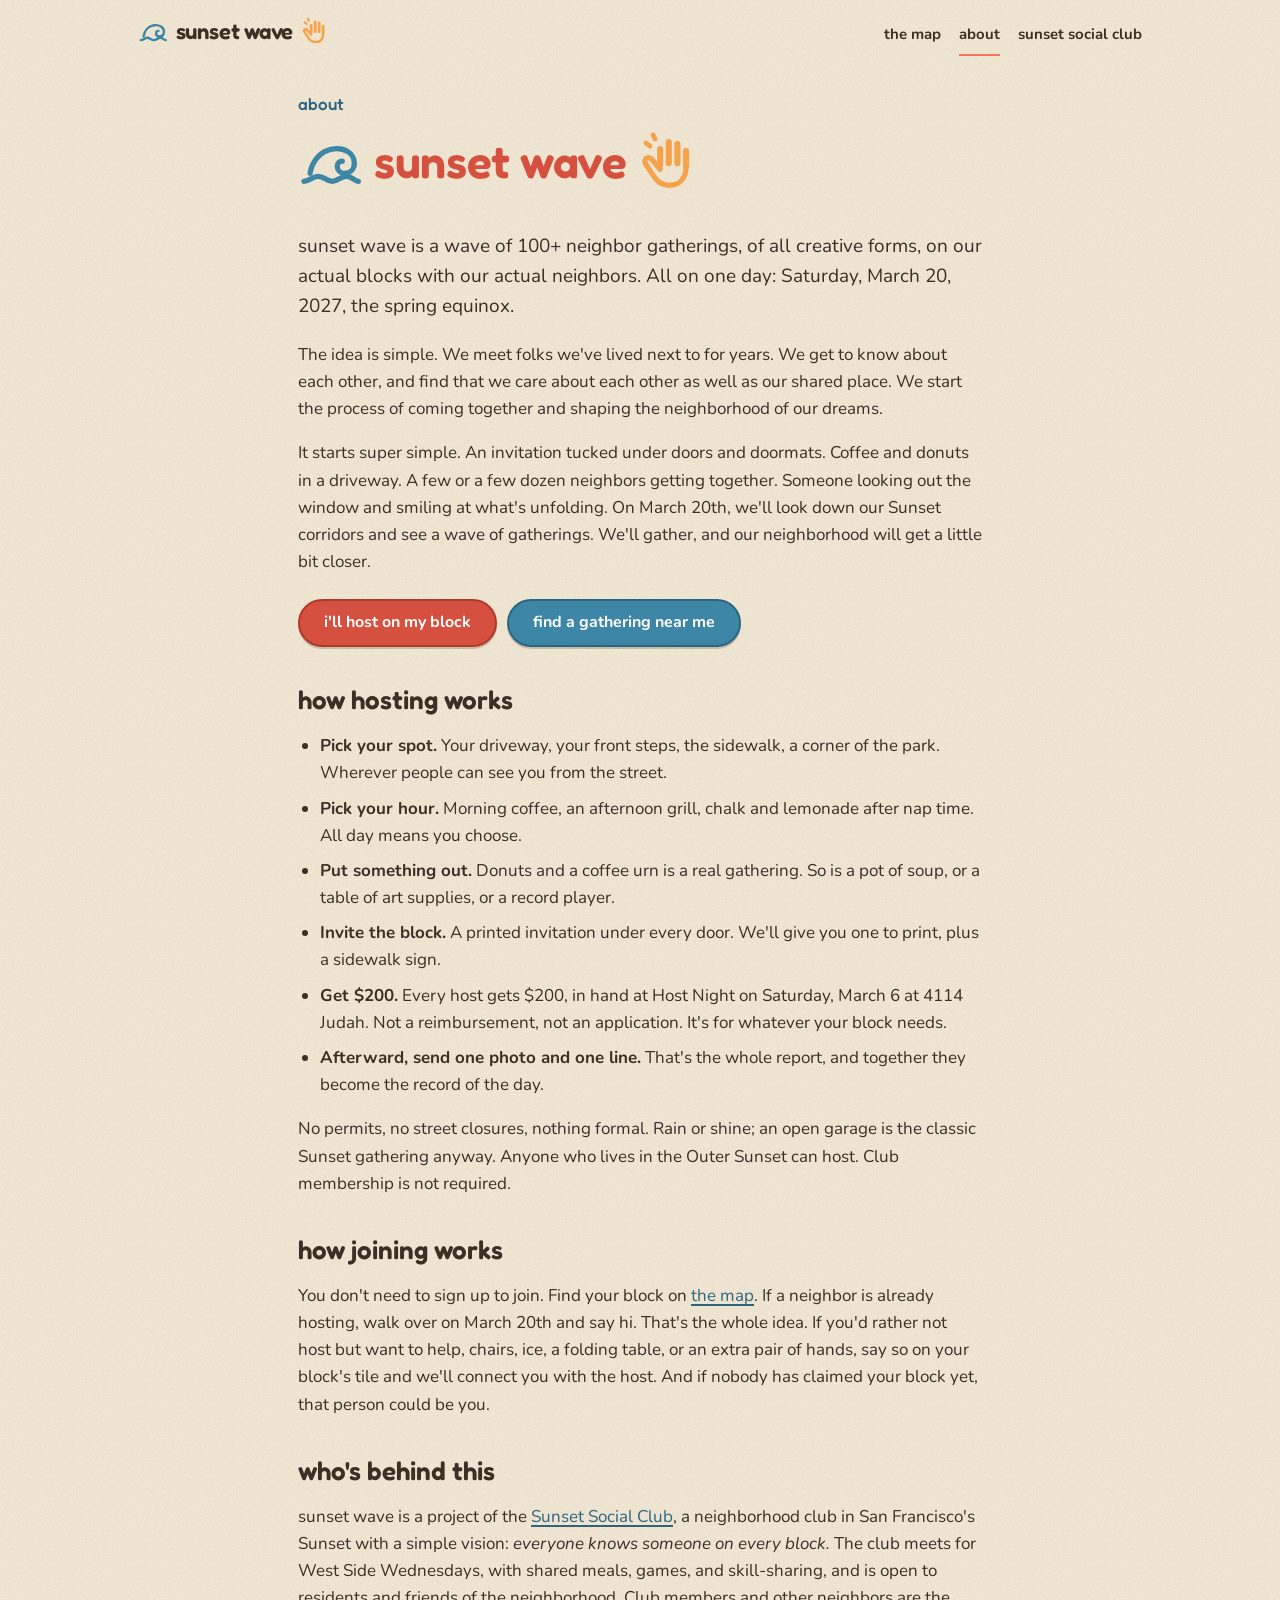
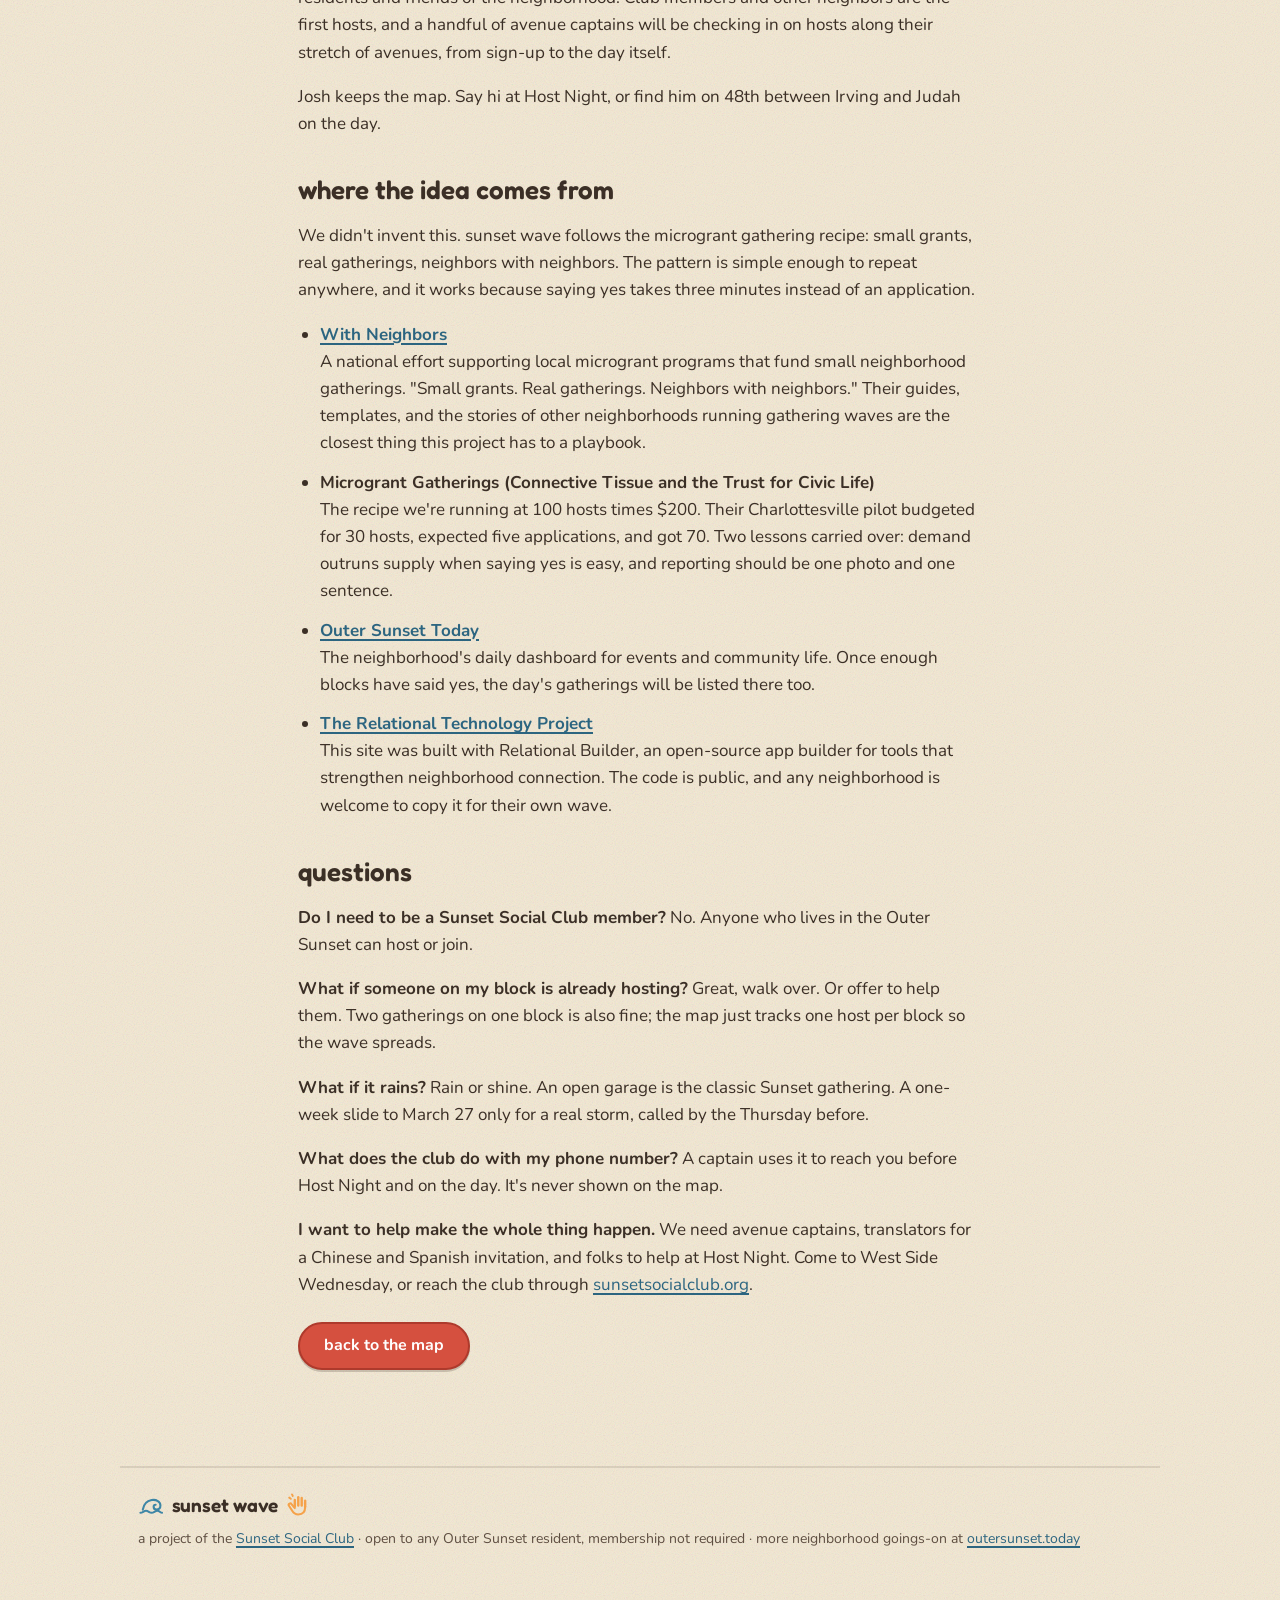
==== commit de72e5f4: "Redraw the hand wave icon with five fingers Co-Authored-By: Claude Fable 5.1 <noreply@anthropic.com>" ====
--- a/about.html
+++ b/about.html
@@ -18,12 +18,15 @@
     <path d="M6 22c1-6 5-11 11-12 6-1 11 2 11 7 0 3-2 5-5 5-2 0-3.5-1.5-3.5-3.5 0-1.5 1-2.5 2.5-2.5"/>
     <path d="M3 26c3 0 4-2.5 7-2.5s4 2.5 7 2.5 4-2.5 7-2.5 4 2.5 6 2.5"/>
   </symbol>
-  <symbol id="i-hand" viewBox="0 0 32 32" fill="none" stroke="currentColor" stroke-width="2.6" stroke-linecap="round" stroke-linejoin="round">
-    <path d="M12 16V7.5a2 2 0 0 1 4 0V15"/>
-    <path d="M16 15V5.5a2 2 0 0 1 4 0V15"/>
-    <path d="M20 15V7.5a2 2 0 0 1 4 0v10"/>
-    <path d="M24 17.5c0 6-3.5 10-9 10-4 0-6.5-2-8.5-6L4 17a2 2 0 0 1 3.4-2L12 20v-4"/>
-    <path d="M6 8L4 6.5M7.5 4.5 7 2.5"/>
+  <symbol id="i-hand" viewBox="0 0 32 32" fill="none" stroke="currentColor" stroke-linecap="round" stroke-linejoin="round">
+    <g stroke-width="3">
+      <path d="M11 18V10"/>
+      <path d="M15.3 17V6.5"/>
+      <path d="M19.6 17V7.5"/>
+      <path d="M23.9 18.5V11"/>
+    </g>
+    <path stroke-width="2.6" d="M23.9 18.5c0 6-3.2 9.5-8.5 9.5-4 0-6.3-2-8.3-5.6L3.7 17.2a1.9 1.9 0 0 1 3.2-2.1L11 20"/>
+    <path stroke-width="2.4" d="M6 8.5 4 7M8.5 5 7.5 3"/>
   </symbol>
 </svg>
 
